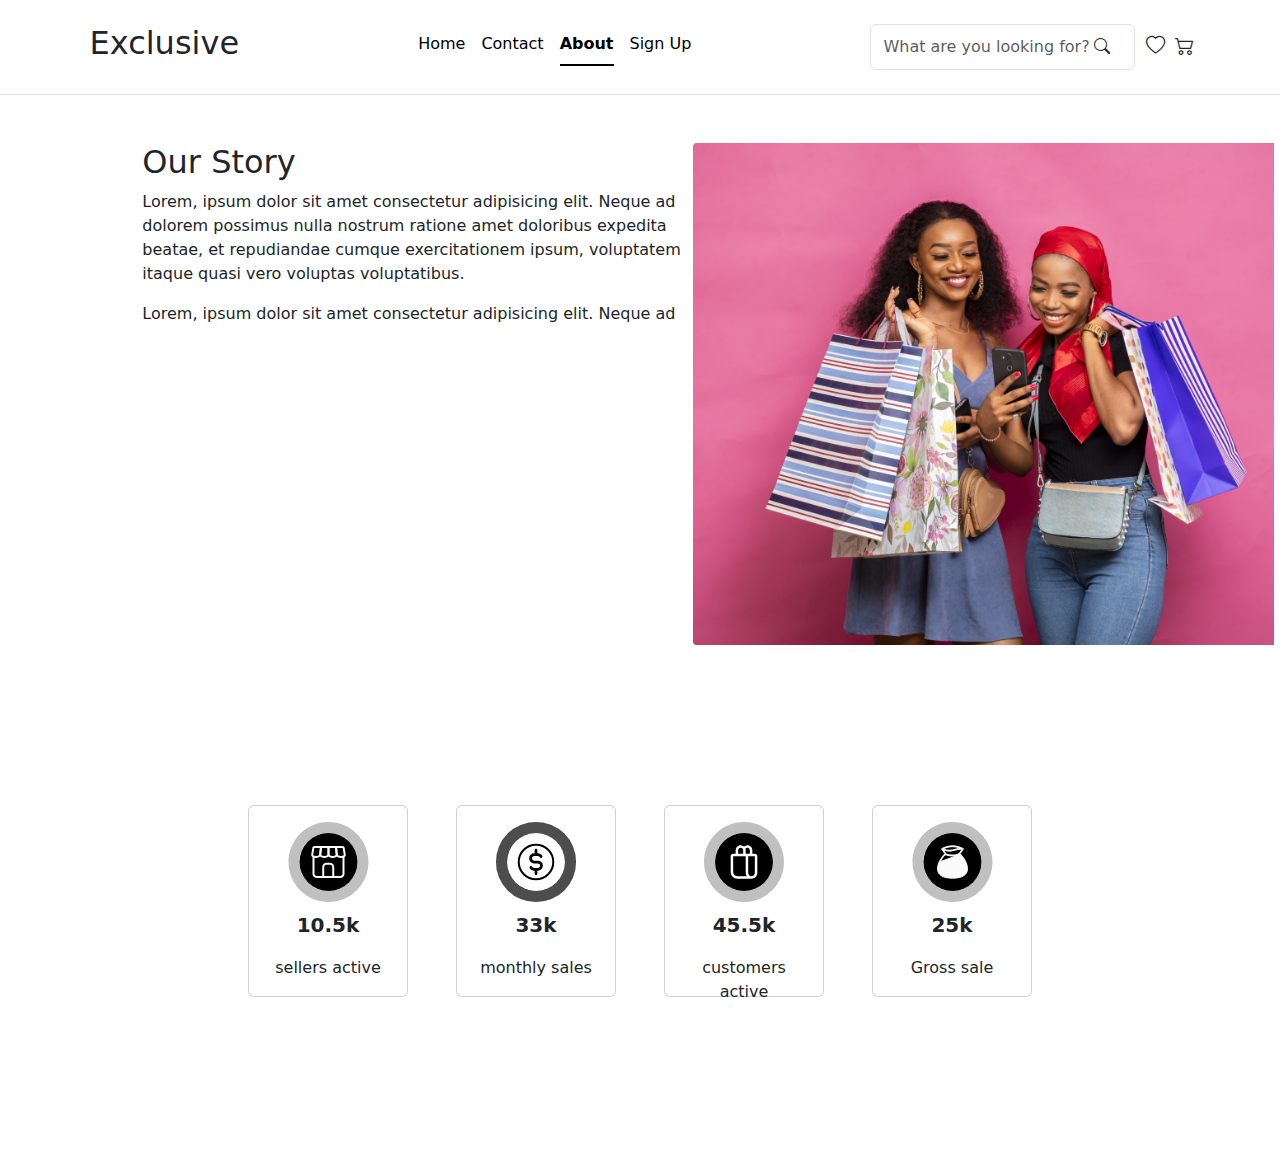
==== html/about.html @ 6611af33 "added:middle" ====
<!DOCTYPE html>
<html lang="en">
  <head>
    <meta charset="UTF-8" />
    <meta name="viewport" content="width=device-width, initial-scale=1.0" />
    <title>about us</title>
    <link
      href="https://cdn.jsdelivr.net/npm/bootstrap@5.3.3/dist/css/bootstrap.min.css"
      rel="stylesheet"
      integrity="sha384-QWTKZyjpPEjISv5WaRU9OFeRpok6YctnYmDr5pNlyT2bRjXh0JMhjY6hW+ALEwIH"
      crossorigin="anonymous"
    />
    <!-- Option 1: Include in HTML -->
    <link
      rel="stylesheet"
      href="https://cdn.jsdelivr.net/npm/bootstrap-icons@1.3.0/font/bootstrap-icons.css"
    />
    <link rel="stylesheet" href="../css/main.css" />
    <link rel="stylesheet" href="../css/homepage.css" />
    <script
      defer
      src="https://cdn.jsdelivr.net/npm/bootstrap@5.3.3/dist/js/bootstrap.bundle.min.js"
      integrity="sha384-YvpcrYf0tY3lHB60NNkmXc5s9fDVZLESaAA55NDzOxhy9GkcIdslK1eN7N6jIeHz"
      crossorigin="anonymous"
    ></script>
  </head>

  <body>
    <header class="d-flex flex-row justify-content-around w-full">
      <nav
        class="border-bottom py-4 d-flex flex-row justify-content-around w-100"
      >
        <h2>Exclusive</h2>
        <ul class="nav nav-underline">
          <li class="nav-item">
            <a class="nav-link text-black" aria-current="page" href="#">Home</a>
          </li>
          <li class="nav-item">
            <a class="nav-link text-black" href="#">Contact</a>
          </li>
          <li class="nav-item">
            <a class="nav-link active text-black" href="#">About</a>
          </li>
          <!-- <li class="nav-item">
            <a class="nav-link disabled" aria-disabled="true">Disabled</a>
          </li> -->
          <li class="nav-item">
            <a class="nav-link text-black" href="#">Sign Up</a>
          </li>
        </ul>

        <div class="input-group form-outline d-flex flex-row w-25 gap-3">
          <input
            type="text"
            class="form-control rounded"
            placeholder="What are you looking for?"
            aria-label="search"
          />
          <i class="bi bi-search search"></i>
          <span
            class="d-flex flex-row align-items-center gap-2"
            style="scale: 1.2"
          >
            <i class="bi bi-heart"></i>
            <i class="bi bi-cart2"></i>
          </span>
        </div>
      </nav>
    </header>
    <main>
      <!-- our story -->
      <section class="margin-left-xxl margin-top-xl margin-bottom-xl">
        <div class="d-flex flex-row justify-content-around margin-bottom-xxl">
          <article>
            <h2>Our Story</h2>
            <p>
              Lorem, ipsum dolor sit amet consectetur adipisicing elit. Neque
              ad<br />
              dolorem possimus nulla nostrum ratione amet doloribus expedita<br />
              beatae, et repudiandae cumque exercitationem ipsum, voluptatem<br />
              itaque quasi vero voluptas voluptatibus.
            </p>
            <p>
              Lorem, ipsum dolor sit amet consectetur adipisicing elit. Neque
              ad<br />
            </p>
          </article>
          <div>
            <img
              src="../assects/photos/about/two-girls.png"
              width="580.25rem"
              alt="two-girls"
            />
          </div>
        </div>
      </section>
      <!-- middle -->
      <section class="margin-bottom-xxl d-flex flex-row justify-content-center">
        <!-- card one -->
        <div class="card margin-right-xl" style="width: 10rem; height: 12em">
          <div
            class="card-body d-flex text-center flex-column justify-content-center align-itmes-center"
          >
            <span class="margin-bottom-sm">
              <img src="../assects/svg/about/market.svg" alt="market" />
            </span>
            <p class="fs-5"><b>10.5k</b></p>
            <p class="card-text">sellers active</p>
          </div>
        </div>
        <!-- card two -->
        <div class="card margin-right-xl" style="width: 10rem; height: 12em">
          <div
            class="card-body d-flex text-center flex-column justify-content-center align-itmes-center"
          >
            <span
              class="margin-bottom-sm bg-black align-self-center"
              style="border-radius: 50%; width: 64%; height: 64%"
            >
              <img src="../assects/svg/about/dollar-sign.svg" alt="market" />
            </span>
            <p class="fs-5"><b>33k</b></p>
            <p class="card-text">monthly sales</p>
          </div>
        </div>
        <!-- card 3 -->
        <div class="card margin-right-xl" style="width: 10rem; height: 12em">
          <div
            class="card-body d-flex text-center flex-column justify-content-center align-itmes-center"
          >
            <span class="margin-bottom-sm">
              <img src="../assects/svg/about/bag.svg" alt="market" />
            </span>
            <p class="fs-5"><b>45.5k</b></p>
            <p class="card-text">customers active</p>
          </div>
        </div>
        <!-- card 4 -->
        <div class="card" style="width: 10rem; height: 12em">
          <div
            class="card-body d-flex text-center flex-column justify-content-center align-itmes-center"
          >
            <span class="margin-bottom-sm">
              <img src="../assects/svg/about/money-bag.svg" alt="market" />
            </span>
            <p class="fs-5"><b>25k</b></p>
            <p class="card-text">Gross sale</p>
          </div>
        </div>
      </section>
    </main>
  </body>
</html>
---- css/main.css ----
.padding-xs {
    padding: .25em;
}

.padding-sm {
    padding: .5em;
}

.padding-md {
    padding: 1em;
}

.padding-lg {
    padding: 1.5em;
}

.padding-xl {
    padding: 3em;
}

.padding-x-xs {
    padding: .25em 0;
}

.padding-x-sm {
    padding: .5em 0;
}

.padding-x-md {
    padding: 1em 0;
}

.padding-x-lg {
    padding: 1.5em 0;
}

.padding-x-xl {
    padding: 3em 0;
}

.padding-y-xs {
    padding: 0 .25em;
}

.padding-y-sm {
    padding: 0 .5em;
}

.padding-y-md {
    padding: 0 1em;
}

.padding-y-lg {
    padding: 0 1.5em;
}

.padding-y-xl {
    padding: 0 3em;
}

.padding-top-xs {
    padding-top: .25em;
}

.padding-top-sm {
    padding-top: .5em;
}

.padding-top-md {
    padding-top: 1em;
}

.padding-top-lg {
    padding-top: 1.5em;
}

.padding-top-xl {
    padding-top: 3em;
}

.padding-right-xs {
    padding-right: .25em;
}

.padding-right-sm {
    padding-right: .5em;
}

.padding-right-md {
    padding-right: 1em;
}

.padding-right-lg {
    padding-right: 1.5em;
}

.padding-right-xl {
    padding-right: 3em;
}
.padding-right-xxl{
    padding-right: 10em;
}
.padding-bottom-xs {
    padding-bottom: .25em;
}

.padding-bottom-sm {
    padding-bottom: .5em;
}

.padding-bottom-md {
    padding-bottom: 1em;
}

.padding-bottom-lg {
    padding-bottom: 1.5em;
}

.padding-bottom-xl {
    padding-bottom: 3em;
}
.padding-bottom-xxl{
    padding-bottom:10em;
}
.padding-left-xs {
    padding-left: .25em;
}

.padding-left-sm {
    padding-left: .5em;
}

.padding-left-md {
    padding-left: 1em;
}

.padding-left-lg {
    padding-left: 1.5em;
}

.padding-left-xl {
    padding-left: 3em;
}
.padding-left-xxl{
    padding-left: 8.5em;
}

.margin-xs {
    margin: .25em;
}

.margin-sm {
    margin: .5em;
}

.margin-md {
    margin: 1em;
}

.margin-lg {
    margin: 1.5em;
}

.margin-xl {
    margin: 3em;
}

.margin-x-xs {
    margin: .25em 0;
}

.margin-x-sm {
    margin: .5em 0;
}

.margin-x-md {
    margin: 1em 0;
}

.margin-x-lg {
    margin: 1.5em 0;
}

.margin-x-xl {
    margin: 3em 0;
}

.margin-y-xs {
    margin: 0 .25em;
}

.margin-y-sm {
    margin: 0 .5em;
}

.margin-y-md {
    margin: 0 1em;
}

.margin-y-lg {
    margin: 0 1.5em;
}

.margin-y-xl {
    margin: 0 3em;
}
.margin-top-xl-{
    margin-top: -1.5em;
}
.margin-top-xs {
    margin-top: .25em;
}

.margin-top-sm {
    margin-top: .5em;
}

.margin-top-md {
    margin-top: 1em;
}

.margin-top-lg {
    margin-top: 1.5em;
}

.margin-top-xl {
    margin-top: 3em;
}

.margin-right-xs {
    margin-right: .25em;
}

.margin-right-sm {
    margin-right: .5em;
}

.margin-right-md {
    margin-right: 1em;
}

.margin-right-lg {
    margin-right: 1.5em;
}

.margin-right-xl {
    margin-right: 3em;
}

.margin-right-xxl{
    margin-left:50em;
}

.margin-bottom-xs {
    margin-bottom: .25em;
}

.margin-bottom-sm {
    margin-bottom: .5em;
}

.margin-bottom-md {
    margin-bottom: 1em;
}

.margin-bottom-lg {
    margin-bottom: 1.5em;
}

.margin-bottom-xl {
    margin-bottom: 3em;
}

.margin-bottom-xxl{
    margin-bottom:10em;
}

.margin-left-xs {
    margin-left: .25em;
}

.margin-left-sm {
    margin-left: .5em;
}

.margin-left-md {
    margin-left: 1em;
}

.margin-left-lg {
    margin-left: 1.5em;
}

.margin-left-xl {
    margin-left: 3em;
}
.margin-left-xxl{
    margin-left: 8.5em;
}
---- css/homepage.css ----
:root{
    --tertiary-color:#DB4444
}

.search  {
    position: absolute;
    top: 50%;
    transform: translateY(-50%);
    right:5em;
    pointer-events: none;
}

.carousel-contain-size{
    width:80rem;
    
}
/* next to lower title */
.red-blob{
    width:1.875rem;
    height: 3.125rem;
    background-color:var(--tertiary-color);
    border-radius: 0.625rem;
  
}
/* arrows */
.text-peach{
    color: var(--tertiary-color);
}

.bg-color-grey{
    border-radius: 50%;
    background-color:#F5F5F5;
    width: 1.875rem;
    height: 1.875rem;
}

.icon-scale{
    scale:2;
}

.center-left{
    position: relative;
    bottom: .14em;
    left: .1em;
}

.center-right{
    position: relative;
    left:.1em;
    bottom:.14em;
}

.hidden{
    visibility:hidden;
}

/* card group */

.card-overflow{
    height: 50rem;
    width:90rem;
    /* overflow-x: scroll; */
}


/* view all products btn*/

.btn-peach{
    background-color: var(--tertiary-color);
    color: white;
}

/* hr (line) */

.line{
    width:90rem;
}

/* ------- Category------- */
/* cards container */
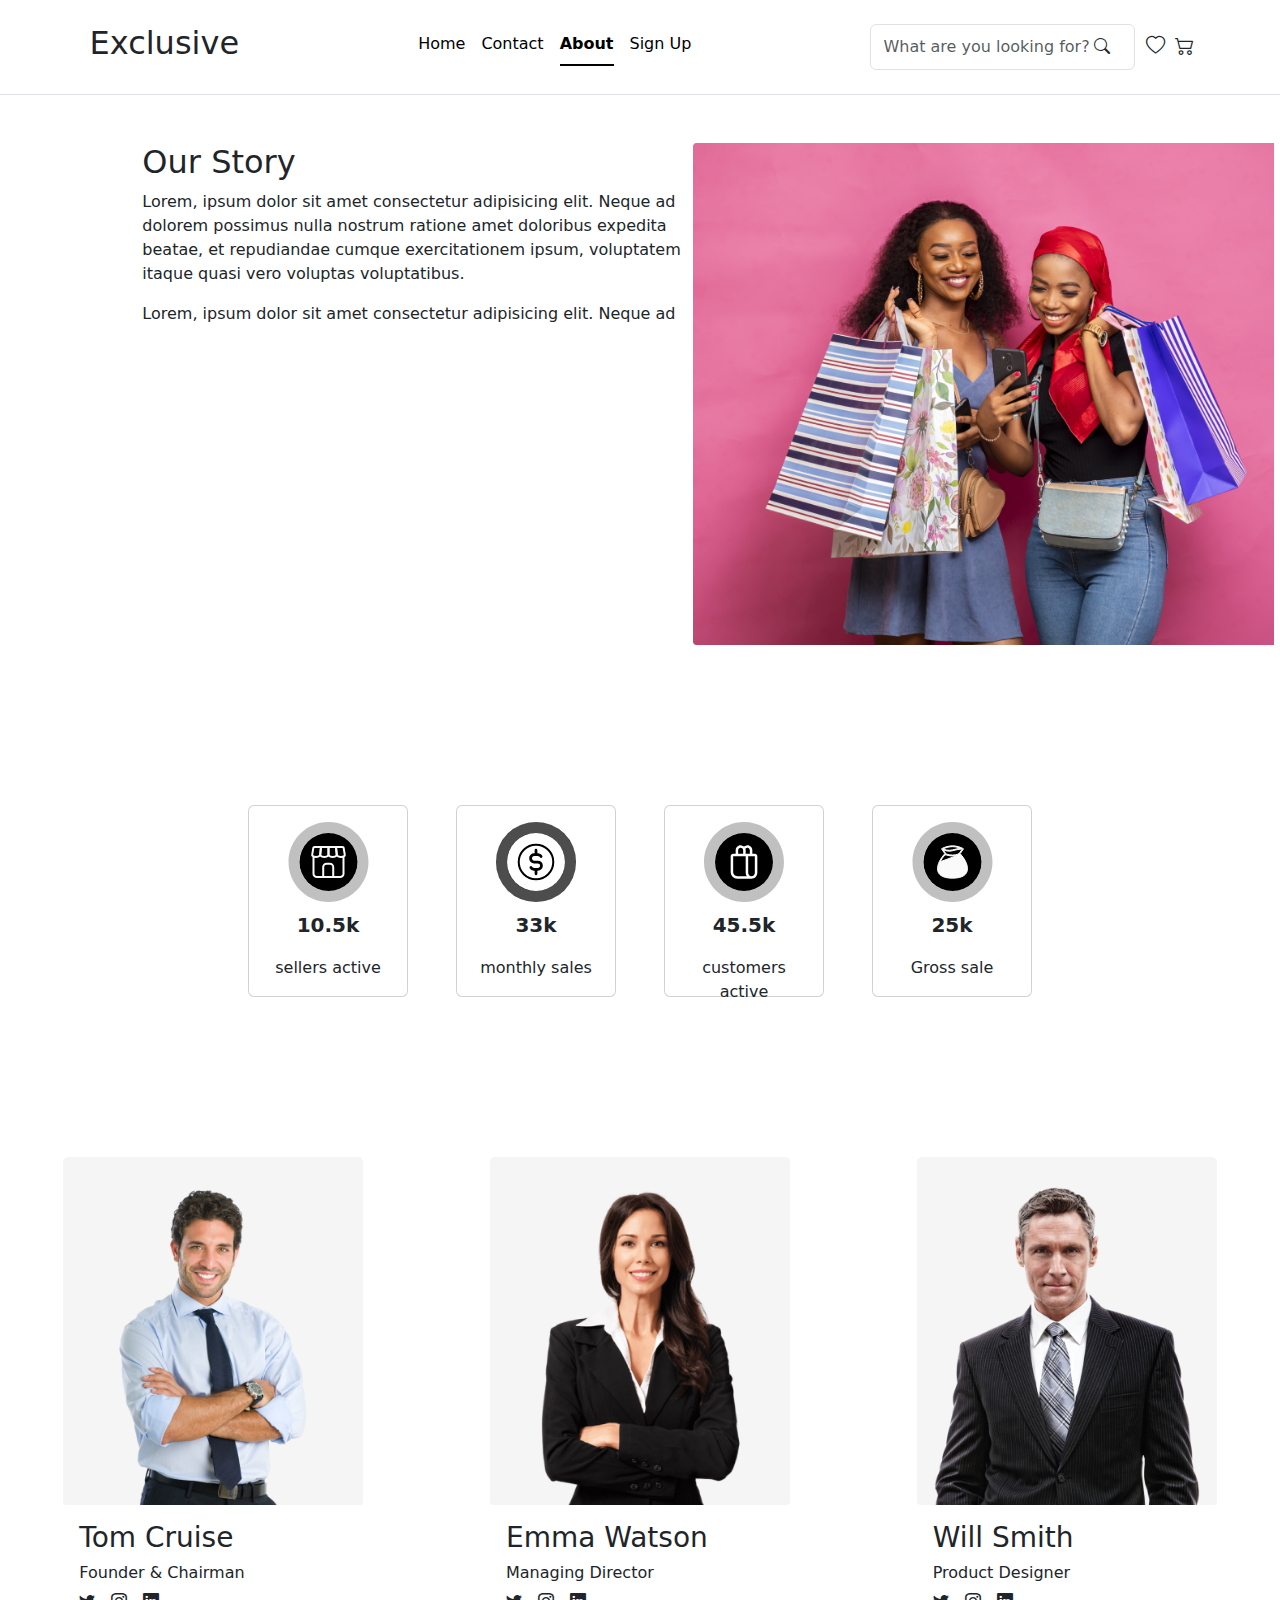
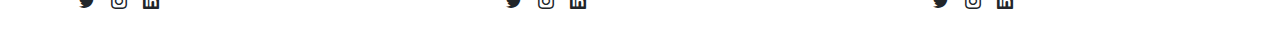
==== commit 02ca29f9: "added:person cards" ====
--- a/html/about.html
+++ b/html/about.html
@@ -148,6 +148,76 @@
           </div>
         </div>
       </section>
+      <section>
+        <div class="d-flex justify-content-around">
+          <!-- first person card -->
+          <div
+            style="height: 400px; width: 300px"
+            class="card bg-body border border-0"
+          >
+            <img
+              src="../assects/photos/about/blue-tie-man.png"
+              class="card-img-top"
+              alt="man-tie"
+            />
+            <div class="card-body">
+              <h3 class="card-text">Tom Cruise</h3>
+              <h6>Founder & Chairman</h6>
+              <span
+                class="d-flex align-items-baseline justify-content-start gap-3 w-50"
+              >
+                <i class="bi bi-twitter"></i>
+                <i class="bi bi-instagram"></i>
+                <i class="bi bi-linkedin"></i>
+              </span>
+            </div>
+          </div>
+          <!-- second person card -->
+          <div
+            style="height: 400px; width: 300px"
+            class="card bg-body border border-0"
+          >
+            <img
+              src="../assects/photos/about/women.png"
+              class="card-img-top"
+              alt="man-tie"
+            />
+            <div class="card-body">
+              <h3 class="card-text">Emma Watson</h3>
+              <h6>Managing Director</h6>
+              <span
+                class="d-flex align-items-baseline justify-content-start gap-3 w-50"
+              >
+                <i class="bi bi-twitter"></i>
+                <i class="bi bi-instagram"></i>
+                <i class="bi bi-linkedin"></i>
+              </span>
+            </div>
+          </div>
+          <!-- third person card -->
+          <div
+            style="height: 400px; width: 300px"
+            class="card bg-body border border-0"
+          >
+            <img
+              src="../assects/photos/about/gray-tie.png"
+              class="card-img-top"
+              alt="man-tie"
+            />
+            <div class="card-body">
+              <h3 class="card-text">Will Smith</h3>
+              <h6>Product Designer</h6>
+              <span
+                class="d-flex align-items-baseline justify-content-start gap-3 w-50"
+              >
+                <i class="bi bi-twitter"></i>
+                <i class="bi bi-instagram"></i>
+                <i class="bi bi-linkedin"></i>
+              </span>
+            </div>
+          </div>
+        </div>
+      </section>
     </main>
   </body>
 </html>
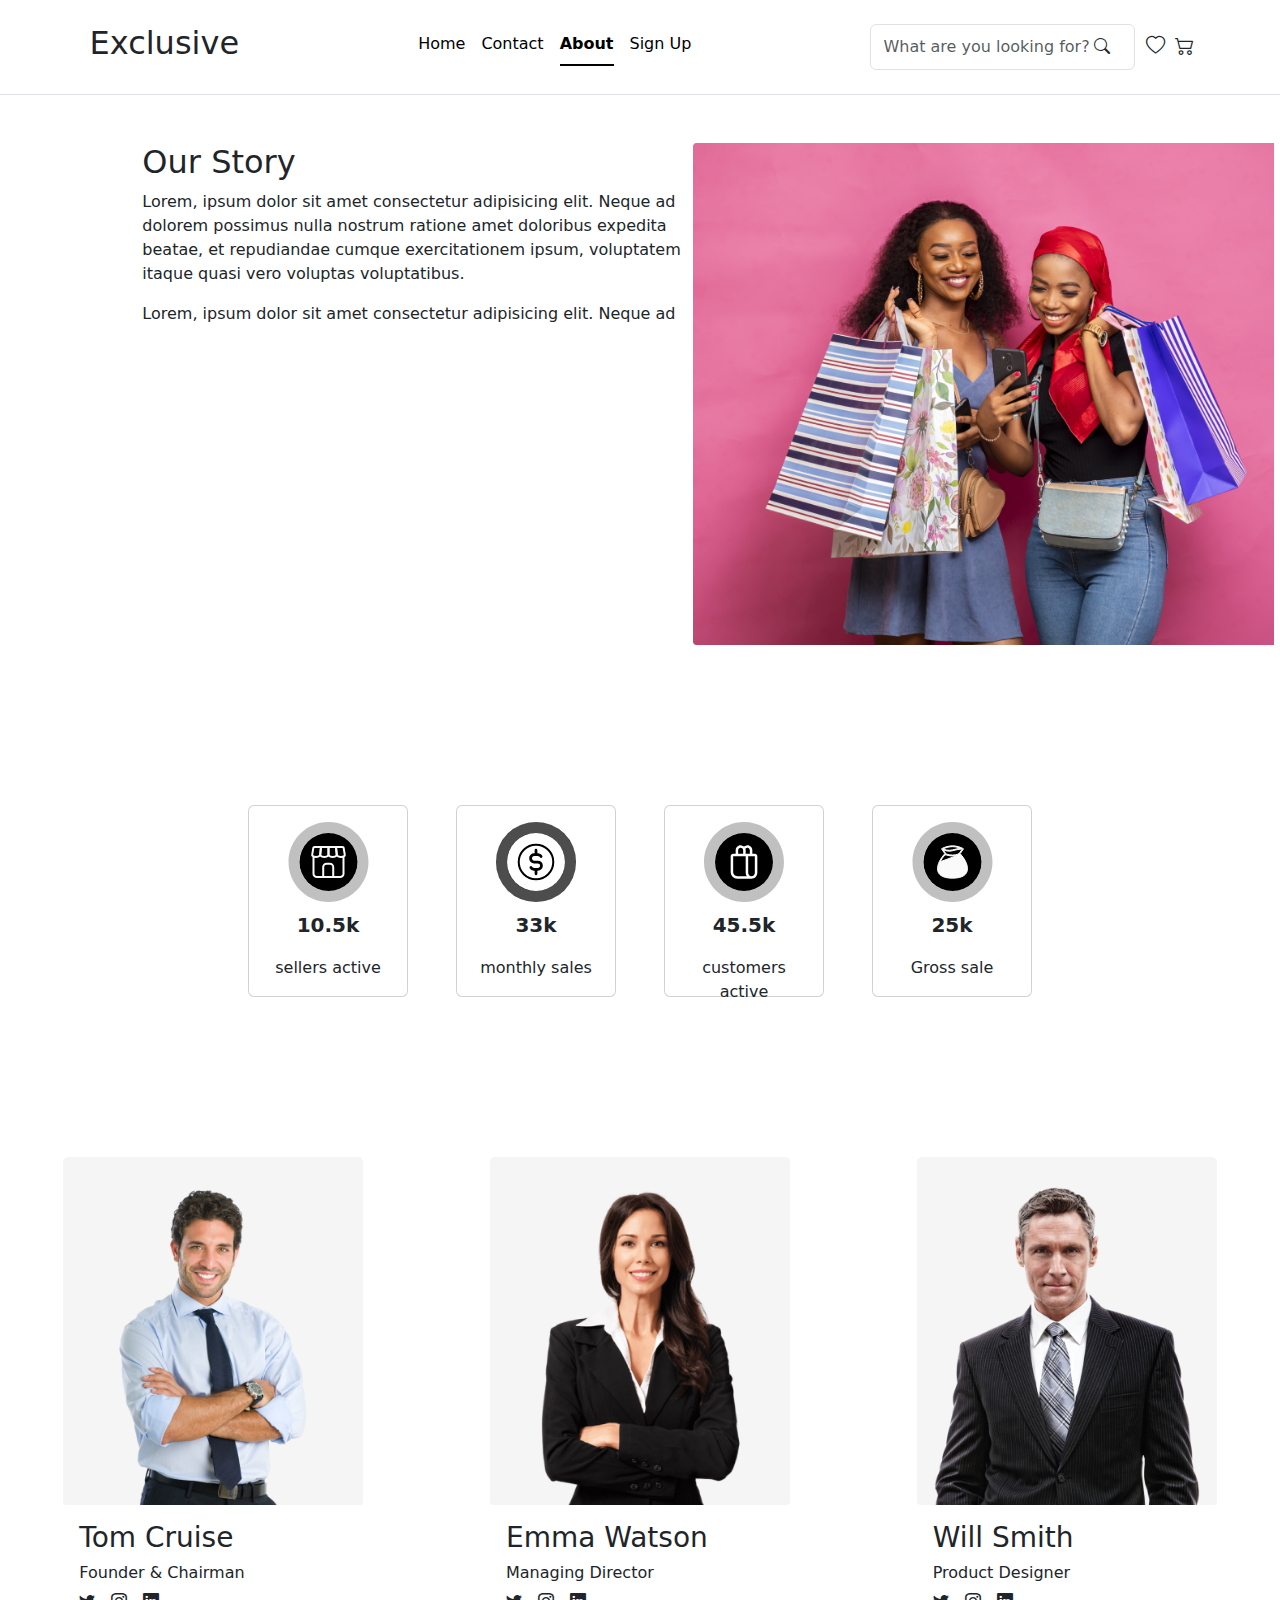
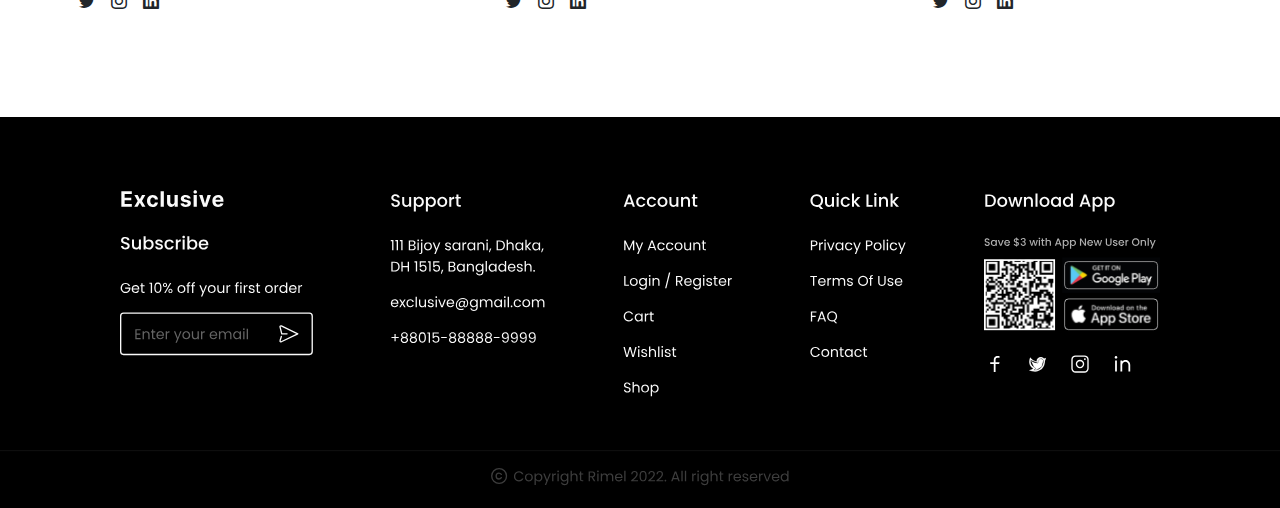
==== commit d8fa41c4: "aboutpage done" ====
--- a/html/about.html
+++ b/html/about.html
@@ -148,7 +148,7 @@
           </div>
         </div>
       </section>
-      <section>
+      <section class="margin-bottom-xxl">
         <div class="d-flex justify-content-around">
           <!-- first person card -->
           <div
@@ -218,6 +218,12 @@
           </div>
         </div>
       </section>
+      <!-- promises -->
+      <footer>
+        <div style="width: 100%; height: 50%">
+          <img src="../assects/svg/Footer.svg" width="100%" alt="footer" />
+        </div>
+      </footer>
     </main>
   </body>
 </html>
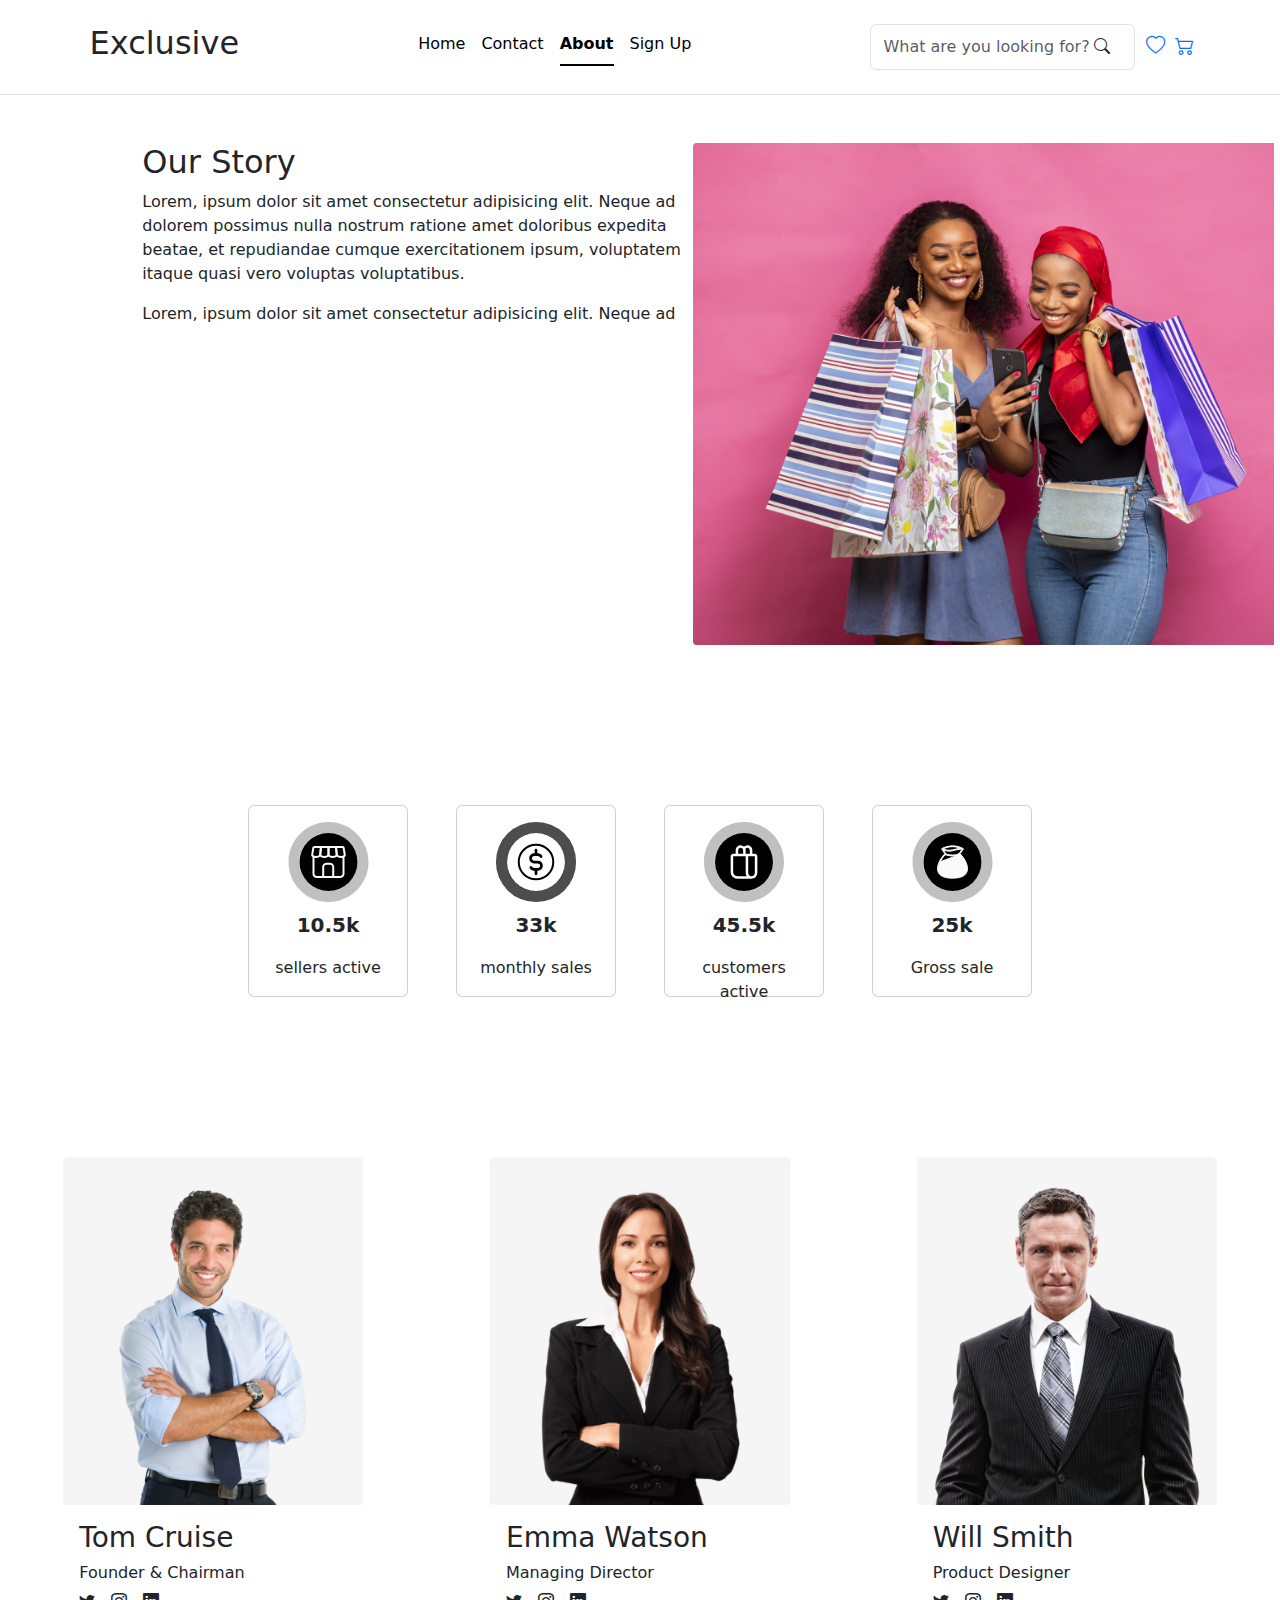
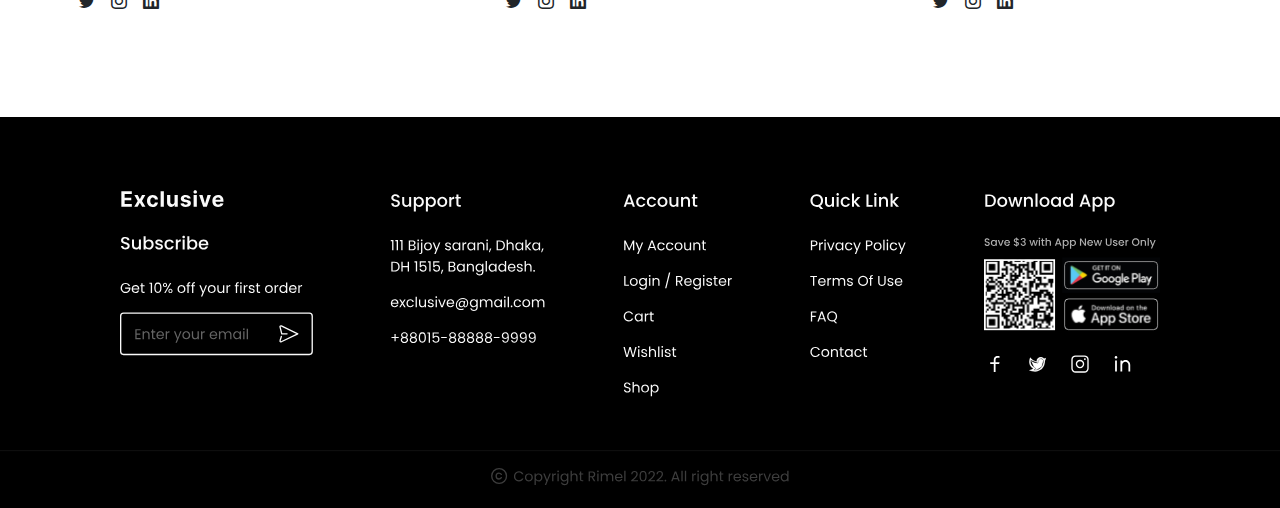
==== commit aef087a3: "safty push" ====
--- a/html/about.html
+++ b/html/about.html
@@ -39,7 +39,7 @@
             <a class="nav-link text-black" href="#">Contact</a>
           </li>
           <li class="nav-item">
-            <a class="nav-link active text-black" href="#">About</a>
+            <a class="nav-link text-black active" href="./about.html">About</a>
           </li>
           <!-- <li class="nav-item">
             <a class="nav-link disabled" aria-disabled="true">Disabled</a>
@@ -61,8 +61,9 @@
             class="d-flex flex-row align-items-center gap-2"
             style="scale: 1.2"
           >
-            <i class="bi bi-heart"></i>
-            <i class="bi bi-cart2"></i>
+            <a href="./productdetail.html"> <i class="bi bi-heart"></i></a>
+            <!-- change link to cart -->
+            <a href="./productdetail.html"><i class="bi bi-cart2"></i></a>
           </span>
         </div>
       </nav>
